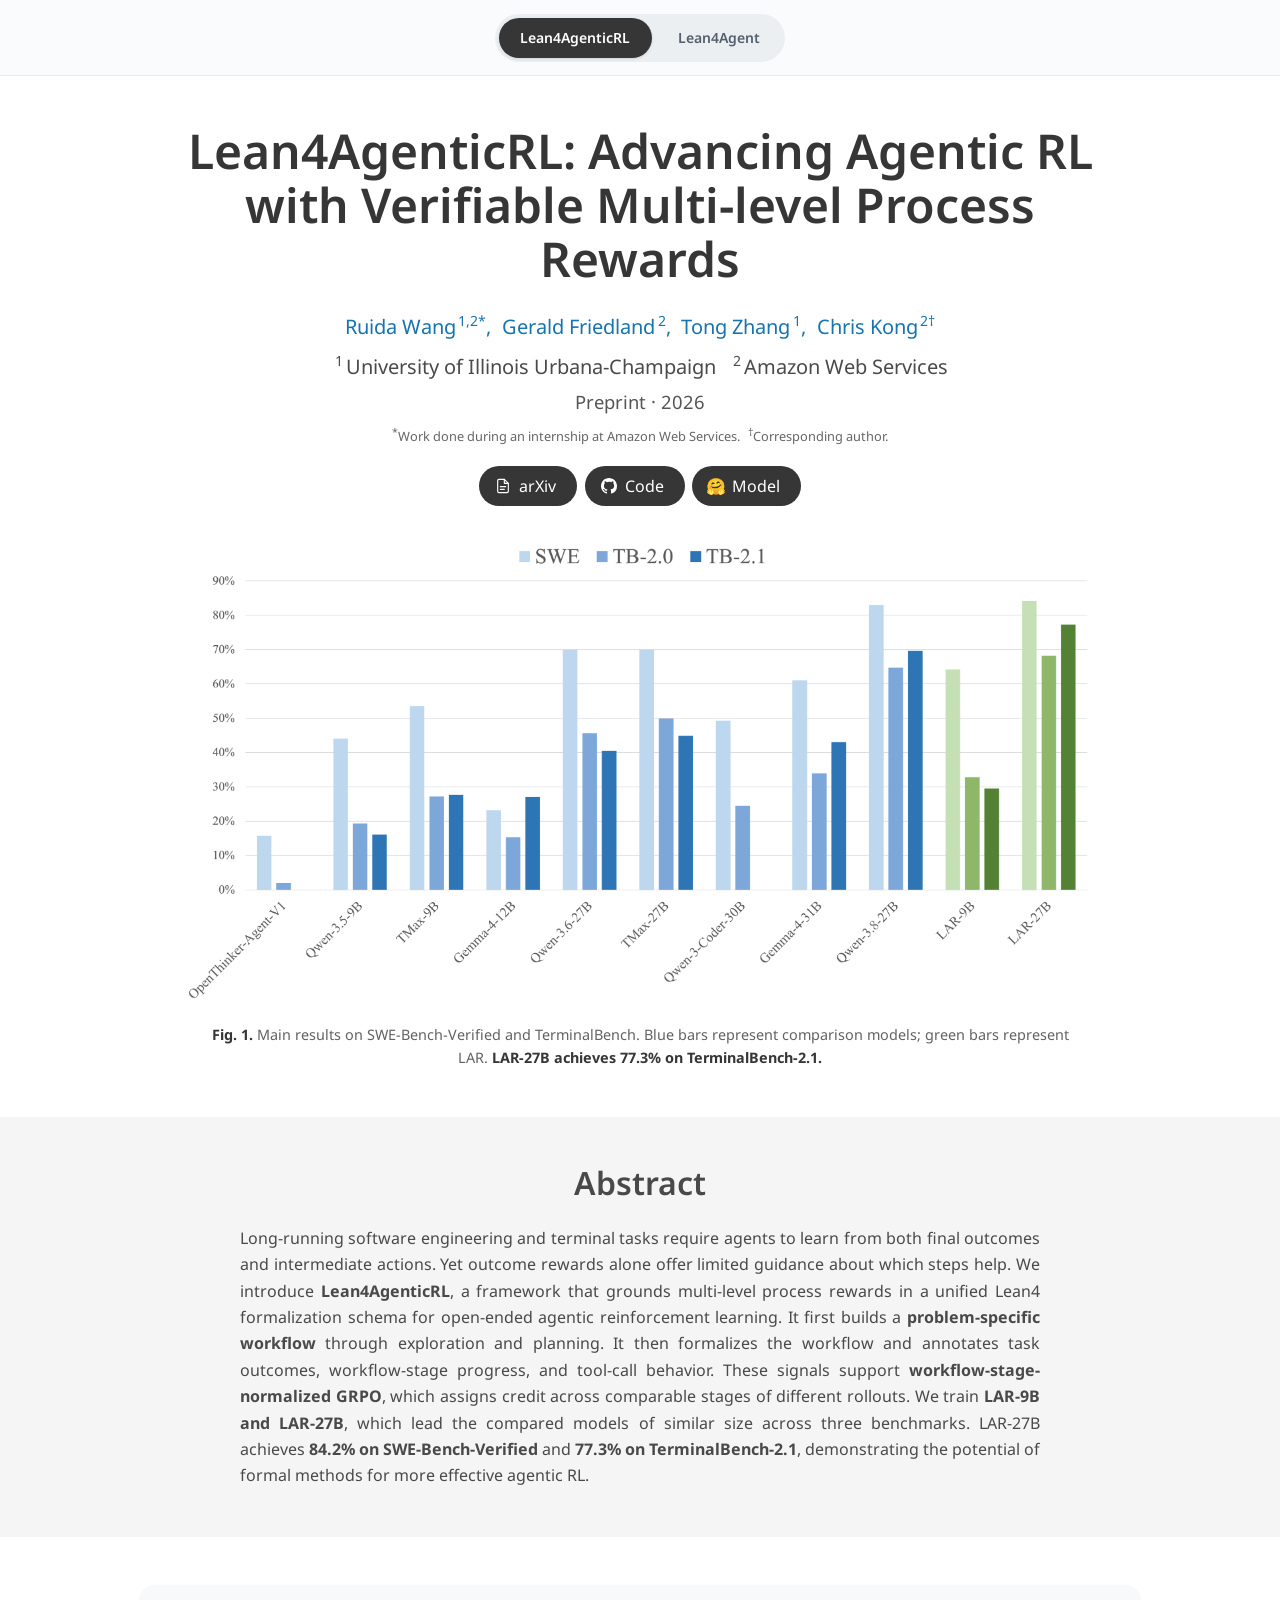
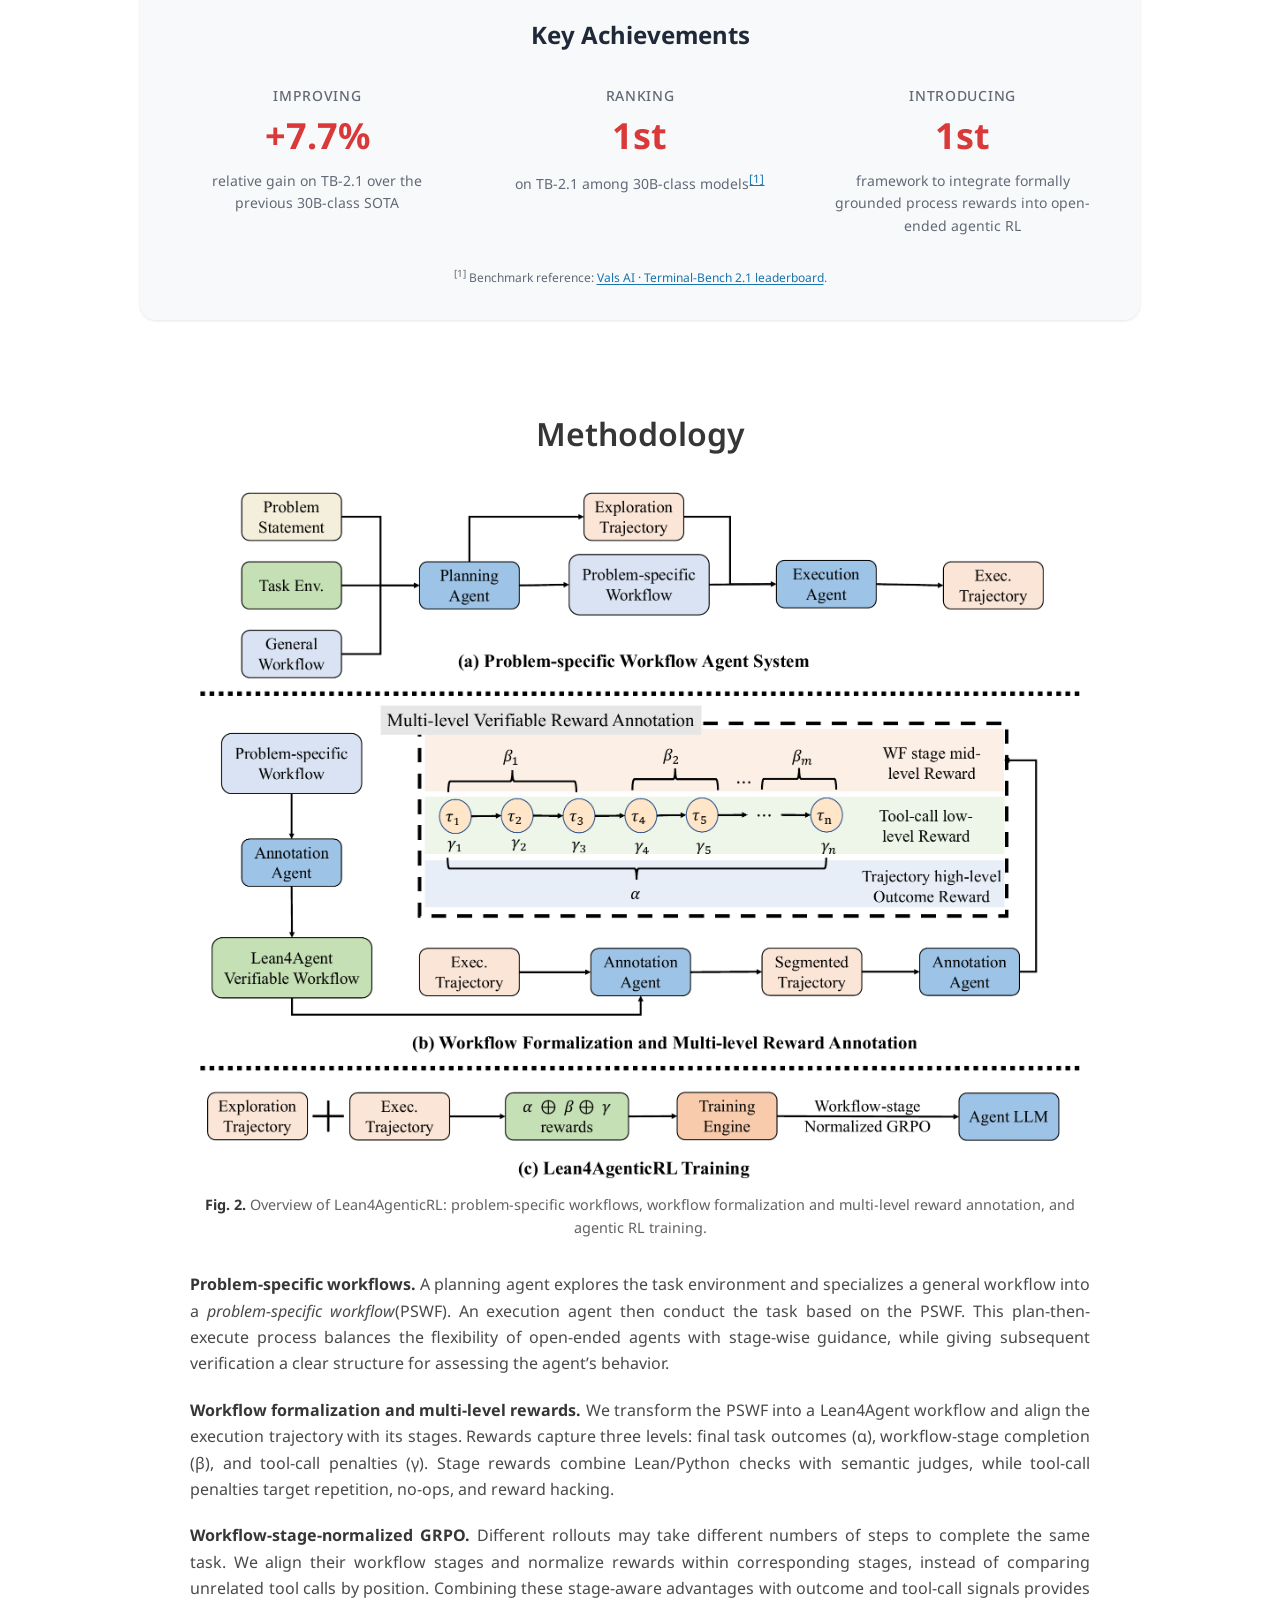
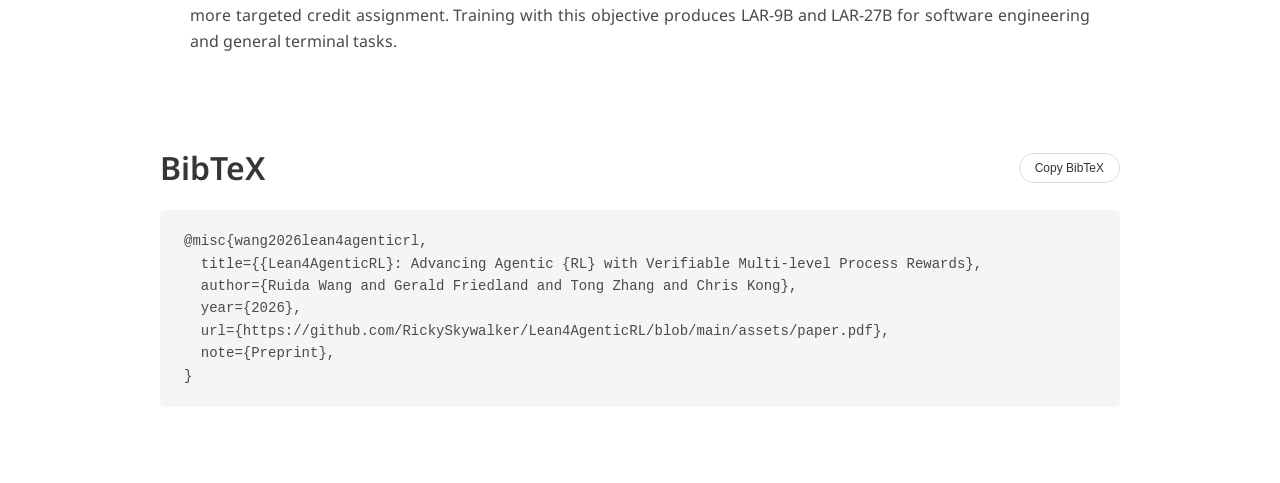
==== index.html @ d1afa734 "init commit for the webpage" ====
<!DOCTYPE html>
<html lang="en">
<head>
  <meta charset="utf-8">
  <meta name="viewport" content="width=device-width, initial-scale=1">
  <meta name="description" content="Lean4AgenticRL grounds multi-level process rewards in Lean4 for open-ended agentic reinforcement learning. LAR-27B achieves 77.3% on TerminalBench-2.1.">
  <meta name="keywords" content="Lean4AgenticRL, LAR, Lean4, agentic reinforcement learning, formal verification, process rewards, GRPO">
  <meta name="theme-color" content="#ffffff">
  <meta property="og:type" content="website">
  <meta property="og:title" content="Lean4AgenticRL: Advancing Agentic RL with Verifiable Multi-level Process Rewards">
  <meta property="og:description" content="Problem-specific workflows, multi-level verifiable rewards, and workflow-stage-normalized GRPO. LAR-27B reaches 77.3% on TerminalBench-2.1.">
  <meta property="og:url" content="https://lean4agent.github.io/">
  <meta property="og:image" content="https://lean4agent.github.io/static/images/ResultPlot.png">
  <meta property="og:image:alt" content="Main results of LAR-9B and LAR-27B on SWE-Bench-Verified and TerminalBench.">
  <meta name="twitter:card" content="summary_large_image">
  <meta name="twitter:title" content="Lean4AgenticRL">
  <meta name="twitter:description" content="Advancing Agentic RL with Verifiable Multi-level Process Rewards.">
  <meta name="twitter:image" content="https://lean4agent.github.io/static/images/ResultPlot.png">
  <link rel="canonical" href="https://lean4agent.github.io/">
  <title>Lean4AgenticRL</title>
  <link rel="preconnect" href="https://fonts.googleapis.com">
  <link rel="preconnect" href="https://fonts.gstatic.com" crossorigin>
  <link href="https://fonts.googleapis.com/css?family=Google+Sans:400,500,700%7CNoto+Sans:400,600,700&display=swap" rel="stylesheet">
  <link rel="stylesheet" href="static/css/bulma.min.css">
  <link rel="stylesheet" href="static/css/index.css">
  <script src="static/js/index.js" defer></script>
</head>
<body>
  <a class="skip-link" href="#abstract">Skip to content</a>
  <nav class="project-switcher" aria-label="Research projects">
    <div class="project-switcher-links">
      <a class="project-switcher-link" href="index.html" aria-current="page">Lean4AgenticRL</a>
      <a class="project-switcher-link" href="lean4agent.html">Lean4Agent</a>
    </div>
  </nav>
  <header class="hero publication-header">
    <div class="hero-body">
      <div class="container is-max-desktop has-text-centered">
        <h1 class="title is-1 publication-title">Lean4AgenticRL: Advancing Agentic RL with Verifiable Multi-level Process Rewards</h1>
        <div class="publication-authors is-size-5">
          <span class="author-block"><a href="https://rickyskywalker.github.io/" target="_blank" rel="noopener noreferrer">Ruida Wang</a><sup>1,2*</sup>,</span>
          <span class="author-block"><a href="https://openreview.net/profile?id=~Gerald_Friedland1" target="_blank" rel="noopener noreferrer">Gerald Friedland</a><sup>2</sup>,</span>
          <span class="author-block"><a href="https://www.tongzhang-ml.org/" target="_blank" rel="noopener noreferrer">Tong Zhang</a><sup>1</sup>,</span>
          <span class="author-block"><a href="https://www.amazon.science/author/chris-luyang-kong" target="_blank" rel="noopener noreferrer">Chris Kong</a><sup>2†</sup></span>
        </div>
        <div class="publication-affiliations is-size-5">
          <span class="author-block"><sup>1</sup>University of Illinois Urbana-Champaign</span>
          <span class="author-block"><sup>2</sup>Amazon Web Services</span>
        </div>
        <p class="publication-venue">Preprint · 2026</p>
        <p class="author-notes"><span><sup>*</sup>Work done during an internship at Amazon Web Services.</span> <span><sup>†</sup>Corresponding author.</span></p>
        <div class="publication-links">
          <a href="static/pdfs/paper.pdf" target="_blank" rel="noopener" class="button is-normal is-rounded is-dark">
            <span class="icon" aria-hidden="true"><svg viewBox="0 0 24 24"><path d="M14 2H6a2 2 0 0 0-2 2v16a2 2 0 0 0 2 2h12a2 2 0 0 0 2-2V8z"/><path d="M14 2v6h6M8 13h8M8 17h6"/></svg></span>
            <span>arXiv</span>
          </a>
          <a href="https://github.com/RickySkywalker/Lean4AgenticRL" target="_blank" rel="noopener" class="button is-normal is-rounded is-dark">
            <span class="icon" aria-hidden="true"><svg class="icon-github" viewBox="0 0 16 16"><path d="M8 0C3.58 0 0 3.58 0 8c0 3.54 2.29 6.53 5.47 7.59.4.07.55-.17.55-.38 0-.19-.01-.82-.01-1.49-2.01.37-2.53-.49-2.69-.94-.09-.23-.48-.94-.82-1.13-.28-.15-.68-.52-.01-.53.63-.01 1.08.58 1.23.82.72 1.21 1.87.87 2.33.66.07-.52.28-.87.51-1.07-1.78-.2-3.64-.89-3.64-3.95 0-.87.31-1.59.82-2.15-.08-.2-.36-1.02.08-2.12 0 0 .67-.21 2.2.82a7.65 7.65 0 0 1 2-.27c.68 0 1.36.09 2 .27 1.53-1.04 2.2-.82 2.2-.82.44 1.1.16 1.92.08 2.12.51.56.82 1.27.82 2.15 0 3.07-1.87 3.75-3.65 3.95.29.25.54.73.54 1.48 0 1.07-.01 1.93-.01 2.2 0 .21.15.46.55.38A8.01 8.01 0 0 0 16 8c0-4.42-3.58-8-8-8Z"/></svg></span>
            <span>Code</span>
          </a>
          <a href="https://huggingface.co/amazon/LAR-27B" target="_blank" rel="noopener noreferrer" class="button is-normal is-rounded is-dark">
            <span class="icon" aria-hidden="true">🤗</span>
            <span>Model</span>
          </a>
        </div>
      </div>
    </div>
  </header>

  <main>
    <section class="hero teaser" aria-label="Results overview">
      <div class="container is-max-desktop">
        <div class="hero-body">
          <figure>
            <a class="figure-link" href="static/images/ResultPlot.png" target="_blank" rel="noopener" aria-label="Open the main results chart at full size">
              <img src="static/images/ResultPlot.png" width="3200" height="1800" fetchpriority="high" alt="Main benchmark results for eleven models. LAR-27B scores 84.2% on SWE-Bench-Verified, 68.2% on TerminalBench-2.0, and 77.3% on TerminalBench-2.1.">
            </a>
            <figcaption><strong>Fig. 1.</strong> Main results on SWE-Bench-Verified and TerminalBench. Blue bars represent comparison models; green bars represent LAR. <strong>LAR-27B achieves 77.3% on TerminalBench-2.1.</strong></figcaption>
          </figure>
        </div>
      </div>
    </section>

    <section class="section hero is-light" id="abstract" aria-labelledby="abstract-title">
      <div class="container is-max-desktop">
        <div class="prose-column">
          <h2 class="title is-3 has-text-centered" id="abstract-title">Abstract</h2>
          <div class="content has-text-justified">
            <p>Long-running software engineering and terminal tasks require agents to learn from both final outcomes and intermediate actions. Yet outcome rewards alone offer limited guidance about which steps help. We introduce <strong>Lean4AgenticRL</strong>, a framework that grounds multi-level process rewards in a unified Lean4 formalization schema for open-ended agentic reinforcement learning. It first builds a <strong>problem-specific workflow</strong> through exploration and planning. It then formalizes the workflow and annotates task outcomes, workflow-stage progress, and tool-call behavior. These signals support <strong>workflow-stage-normalized GRPO</strong>, which assigns credit across comparable stages of different rollouts. We train <strong>LAR-9B and LAR-27B</strong>, which lead the compared models of similar size across three benchmarks. LAR-27B achieves <strong>84.2% on SWE-Bench-Verified</strong> and <strong>77.3% on TerminalBench-2.1</strong>, demonstrating the potential of formal methods for more effective agentic RL.</p>
          </div>
        </div>
      </div>
    </section>

    <section class="section achievements-section" id="key-achievements" aria-labelledby="achievements-title">
      <div class="achievements-panel">
        <h2 class="achievements-title" id="achievements-title">Key Achievements</h2>
        <ul class="achievements-grid">
          <li class="achievement">
            <p class="achievement-label">Improving</p>
            <p class="achievement-value">+7.7%</p>
            <p class="achievement-description">relative gain on TB-2.1 over the previous 30B-class SOTA</p>
          </li>
          <li class="achievement">
            <p class="achievement-label">Ranking</p>
            <p class="achievement-value">1st</p>
            <p class="achievement-description">on TB-2.1 among 30B-class models<sup><a href="#benchmark-reference" aria-label="See benchmark reference">[1]</a></sup></p>
          </li>
          <li class="achievement">
            <p class="achievement-label">Introducing</p>
            <p class="achievement-value">1st</p>
            <p class="achievement-description">framework to integrate formally grounded process rewards into open-ended agentic RL</p>
          </li>
        </ul>
        <p class="achievements-note" id="benchmark-reference"><sup>[1]</sup> Benchmark reference: <a href="https://www.vals.ai/benchmarks/terminal-bench-2-1" target="_blank" rel="noopener noreferrer">Vals AI · Terminal-Bench 2.1 leaderboard</a>.</p>
      </div>
    </section>

    <section class="section methodology" id="methodology" aria-labelledby="methodology-title">
      <div class="container is-max-desktop">
        <h2 class="title is-3 has-text-centered" id="methodology-title">Methodology</h2>
        <figure class="method-figure">
          <a class="figure-link" href="static/images/MainPlot.png" target="_blank" rel="noopener" aria-label="Open the Lean4AgenticRL framework diagram at full size">
            <img src="static/images/MainPlot.png" width="1992" height="1555" loading="lazy" decoding="async" alt="Lean4AgenticRL has three stages: planning and executing a problem-specific workflow; formalizing the workflow and annotating outcome, workflow-stage, and tool-call rewards; training the agent with workflow-stage-normalized GRPO.">
          </a>
          <figcaption><strong>Fig. 2.</strong> Overview of Lean4AgenticRL: problem-specific workflows, workflow formalization and multi-level reward annotation, and agentic RL training.</figcaption>
        </figure>
        <div class="content has-text-justified method-copy">
          <p><strong>Problem-specific workflows.</strong> A planning agent explores the task environment and specializes a general workflow into a <i>problem-specific workflow</i>(PSWF). An execution agent then conduct the task based on the PSWF. This plan-then-execute process balances the flexibility of open-ended agents with stage-wise guidance, while giving subsequent verification a clear structure for assessing the agent’s behavior.</p>
          <p><strong>Workflow formalization and multi-level rewards.</strong> We transform the PSWF into a Lean4Agent workflow and align the execution trajectory with its stages. Rewards capture three levels: final task outcomes (α), workflow-stage completion (β), and tool-call penalties (γ). Stage rewards combine Lean/Python checks with semantic judges, while tool-call penalties target repetition, no-ops, and reward hacking.</p>
          <p><strong>Workflow-stage-normalized GRPO.</strong> Different rollouts may take different numbers of steps to complete the same task. We align their workflow stages and normalize rewards within corresponding stages, instead of comparing unrelated tool calls by position. Combining these stage-aware advantages with outcome and tool-call signals provides more targeted credit assignment. Training with this objective produces LAR-9B and LAR-27B for software engineering and general terminal tasks.</p>
        </div>
      </div>
    </section>

    <section class="section citation-section" id="citation" aria-labelledby="citation-title">
      <div class="container is-max-desktop">
        <div class="citation-heading">
          <h2 class="title is-3" id="citation-title">BibTeX</h2>
          <button class="button is-small is-rounded copy-button" id="copy-bibtex" type="button" hidden>Copy BibTeX</button>
        </div>
        <pre tabindex="0" aria-label="BibTeX citation"><code id="bibtex">@misc{wang2026lean4agenticrl,
  title={{Lean4AgenticRL}: Advancing Agentic {RL} with Verifiable Multi-level Process Rewards},
  author={Ruida Wang and Gerald Friedland and Tong Zhang and Chris Kong},
  year={2026},
  url={https://github.com/RickySkywalker/Lean4AgenticRL/blob/main/assets/paper.pdf},
  note={Preprint},
}</code></pre>
        <p class="copy-status" id="copy-status" role="status" aria-live="polite"></p>
      </div>
    </section>
  </main>
</body>
</html>
---- static/css/index.css ----
/* Adapted from the MA-LoT academic project page (CC BY-SA 4.0). */
html { scroll-behavior: smooth; }
body { font-family: 'Noto Sans', Arial, sans-serif; color: #4a4a4a; }
a { color: #1674ae; }
a:hover { color: #105581; }
a:focus-visible, button:focus-visible, [tabindex]:focus-visible {
  outline: 3px solid #1674ae;
  outline-offset: 4px;
}
section[id], h3[id] { scroll-margin-top: 1.5rem; }
.skip-link {
  position: absolute;
  z-index: 10;
  top: -5rem;
  left: 1rem;
  padding: .75rem 1rem;
  background: #fff;
}
.skip-link:focus { top: 1rem; }
.project-switcher { padding: .85rem 1rem; border-bottom: 1px solid #e8ebef; background: #fafbfc; }
.project-switcher-links { display: flex; gap: .25rem; width: fit-content; max-width: 100%; margin: 0 auto; padding: .25rem; border-radius: 999px; background: #eceff2; }
.project-switcher-link { padding: .6rem 1.35rem; border-radius: 999px; color: #53606f; font-size: .875rem; font-weight: 600; white-space: nowrap; }
.project-switcher-link:hover { color: #26313e; background: #e0e5eb; }
.project-switcher-link[aria-current="page"] { color: #fff; background: #363636; box-shadow: 0 1px 3px rgb(0 0 0 / 12%); }
.publication-title, .publication-authors, .publication-affiliations, .teaser {
  font-family: 'Google Sans', 'Noto Sans', Arial, sans-serif;
}
.publication-title { line-height: 1.125; overflow-wrap: break-word; }
.publication-header .hero-body { padding: 3rem 1.5rem 2rem; }
.publication-authors { margin-top: 1.5rem; color: #1674ae; }
.publication-authors a:hover { text-decoration: underline; text-underline-offset: 3px; }
.author-block { display: inline-block; }
.publication-authors .author-block { margin: 0 .18rem; }
.publication-authors sup, .publication-affiliations sup { margin-left: .15rem; font-size: .7em; }
.publication-affiliations { margin-top: .5rem; }
.publication-affiliations .author-block { margin: 0 .3rem; }
.publication-affiliations sup { margin-right: .2rem; }
.publication-venue { margin-top: .4rem; color: #555; font-size: 1.15rem; }
.author-notes { margin-top: .55rem; font-size: .8rem; color: #666; }
.author-notes span { display: inline-block; margin: 0 .15rem; }
.publication-links { display: flex; flex-wrap: wrap; justify-content: center; gap: .45rem; margin-top: 1.2rem; }
.publication-links .button { padding-left: 1.25em; padding-right: 1.25em; }
.icon svg { width: 1em; height: 1em; fill: none; stroke: currentColor; stroke-width: 1.7; stroke-linecap: round; stroke-linejoin: round; }
.icon svg.icon-github { fill: currentColor; stroke: none; }
.teaser .hero-body { padding: 0 1.5rem 3rem; }
.figure-link { display: block; border-radius: 4px; }
.figure-link img { display: block; width: 100%; height: auto; }
figcaption { margin-top: .9rem; text-align: center; font-size: .9rem; line-height: 1.6; color: #626262; }
.teaser figcaption { max-width: 860px; margin: .9rem auto 0; }
.prose-column { max-width: 800px; margin: 0 auto; }
.section { padding: 3rem 1.5rem; }
.content { line-height: 1.65; }
/* Key Achievements follows the Goedel-Prover project page. */
.achievements-panel {
  max-width: 1000px;
  margin: 0 auto;
  padding: 2rem;
  border-radius: 1rem;
  background: #f8f9fa;
  box-shadow: 0 1px 3px rgb(0 0 0 / 10%);
  text-align: center;
}
.achievements-title { margin-bottom: 2rem; font-size: 1.5rem; font-weight: 700; color: #1f2937; }
.achievements-grid { display: grid; grid-template-columns: repeat(3, minmax(0, 1fr)); gap: 2rem; margin: 0; padding: 0; list-style: none; }
.achievement-label { margin-bottom: .75rem; color: #626976; font-size: .875rem; font-weight: 500; letter-spacing: .05em; text-transform: uppercase; }
.achievement-value { margin-bottom: 1rem; color: #d93939; font-size: 2.25rem; font-weight: 700; line-height: 1; font-variant-numeric: tabular-nums; }
.achievement-value sup { position: relative; top: -.15em; margin-left: .1em; font-size: .45em; }
.achievement-description { max-width: 270px; margin: 0 auto; color: #626976; font-size: .875rem; line-height: 1.6; }
.achievement-description a { text-decoration: underline; text-underline-offset: 2px; }
.achievements-note { max-width: 800px; margin: 1.75rem auto 0; color: #626976; font-size: .75rem; line-height: 1.65; }
.achievements-note span { white-space: nowrap; }
.achievements-note a { text-decoration: underline; text-underline-offset: 2px; }
.method-figure { max-width: 880px; margin: 2.5rem auto 2rem; }
.method-copy { max-width: 900px; margin: 0 auto; }
.method-copy p:not(:last-child) { margin-bottom: 1.25rem; }
.results-section { padding: 4rem 2rem; background: #f8f9fa; color: #333; line-height: 1.6; }
.results-container { max-width: 1000px; margin: 0 auto; }
.section-title { margin-bottom: 2rem; text-align: center; color: #2c3e50; font-size: 2rem; font-weight: 700; line-height: 1.2; }
.subsection-title { margin: 2rem 0 1rem; color: #2c3e50; font-size: 1.5rem; font-weight: 600; }
.results-intro { margin-bottom: 1.5rem; }
.table-container { overflow-x: auto; background: #fff; border-radius: 8px; box-shadow: 0 2px 4px rgb(0 0 0 / 10%); margin-bottom: 1.25rem; }
.results-table { width: 100%; min-width: 690px; border-collapse: collapse; font-variant-numeric: tabular-nums; }
.results-table caption { padding: .85rem 1rem; font-size: .9rem; color: #626262; background: #fff; }
.results-table th, .results-table td { padding: 12px 15px; border-bottom: 1px solid #e1e1e1; vertical-align: middle; }
.results-table thead th { background: #f8f9fa; color: #2c3e50; font-weight: 700; white-space: nowrap; }
.results-table th[scope="row"] { font-weight: 400; white-space: nowrap; }
.results-table th:first-child { text-align: left; }
.results-table td, .results-table thead th:not(:first-child) { text-align: right; white-space: nowrap; }
.small-models { background: #fff0f5; }
.large-models { background: #f0f8ff; }
.our-models { background: #f0fff0; }
.our-models th[scope="row"] { font-weight: 700; }
.our-models strong { color: #286e33; }
.group-label th { background: #fff; font-size: .9rem; color: #555; }
.results-table tbody:last-child tr:last-child > * { border-bottom: 0; }
.results-table.workflow-results-table { min-width: 880px; }
.results-table.workflow-results-table thead th,
.results-table.workflow-results-table td { text-align: center; }
.results-table.workflow-results-table thead th[rowspan] { text-align: left; }
.workflow-results-table thead th[scope="colgroup"] { border-bottom: 1px solid #d7dde3; }
.workflow-results-table tbody tr:nth-child(even) { background: #f8fafc; }
.workflow-results-table .verified-score { background: #f0f8f1; }
.workflow-results-table .evolved-score { background: #e4f3e5; color: #286e33; font-weight: 700; }
.results-table u, .table-note u { text-underline-offset: 3px; }
.table-note { font-size: .875rem; color: #5b5b5b; }
.table-note + .table-note { margin-top: .5rem; }
.citation-heading { display: flex; justify-content: space-between; align-items: center; gap: 1rem; margin-bottom: 1.5rem; }
.citation-heading .title { margin-bottom: 0; }
.copy-button { flex-shrink: 0; }
[hidden] { display: none !important; }
.citation-section pre { overflow-x: auto; border-radius: 5px; font-size: .875rem; line-height: 1.6; tab-size: 2; }
.copy-status { min-height: 1.5em; margin-top: .5rem; font-size: .85rem; color: #555; }
.footer { padding: 3rem 1.5rem; background: #fafafa; font-size: .9rem; }
@media screen and (max-width: 768px) {
  .publication-header .hero-body { padding-top: 2.5rem; }
  .publication-title.title.is-1 { font-size: 2rem; line-height: 1.18; }
  .publication-authors.is-size-5, .publication-affiliations.is-size-5 { font-size: 1.05rem !important; }
  .publication-authors { line-height: 1.8; }
  .publication-affiliations .author-block { display: block; margin-top: .2rem; }
  .author-notes { max-width: 32rem; margin: .65rem auto 0; }
  .section, .results-section { padding: 2.5rem 1.25rem; }
  .teaser .hero-body { padding: 0 1rem 2.5rem; }
  .has-text-justified { text-align: left !important; }
  .method-figure { margin: 1.5rem auto; }
  .results-table th, .results-table td { padding: 10px 12px; font-size: .9rem; }
  .results-table { min-width: 665px; }
}
@media screen and (max-width: 640px) {
  .project-switcher-link { padding: .55rem 1rem; }
  .achievements-panel { padding: 1.75rem 1.25rem; }
  .achievements-grid { grid-template-columns: 1fr; gap: 1.75rem; }
  .achievement + .achievement { padding-top: 1.75rem; border-top: 1px solid #e1e4e8; }
}
@media (prefers-reduced-motion: reduce) { html { scroll-behavior: auto; } }
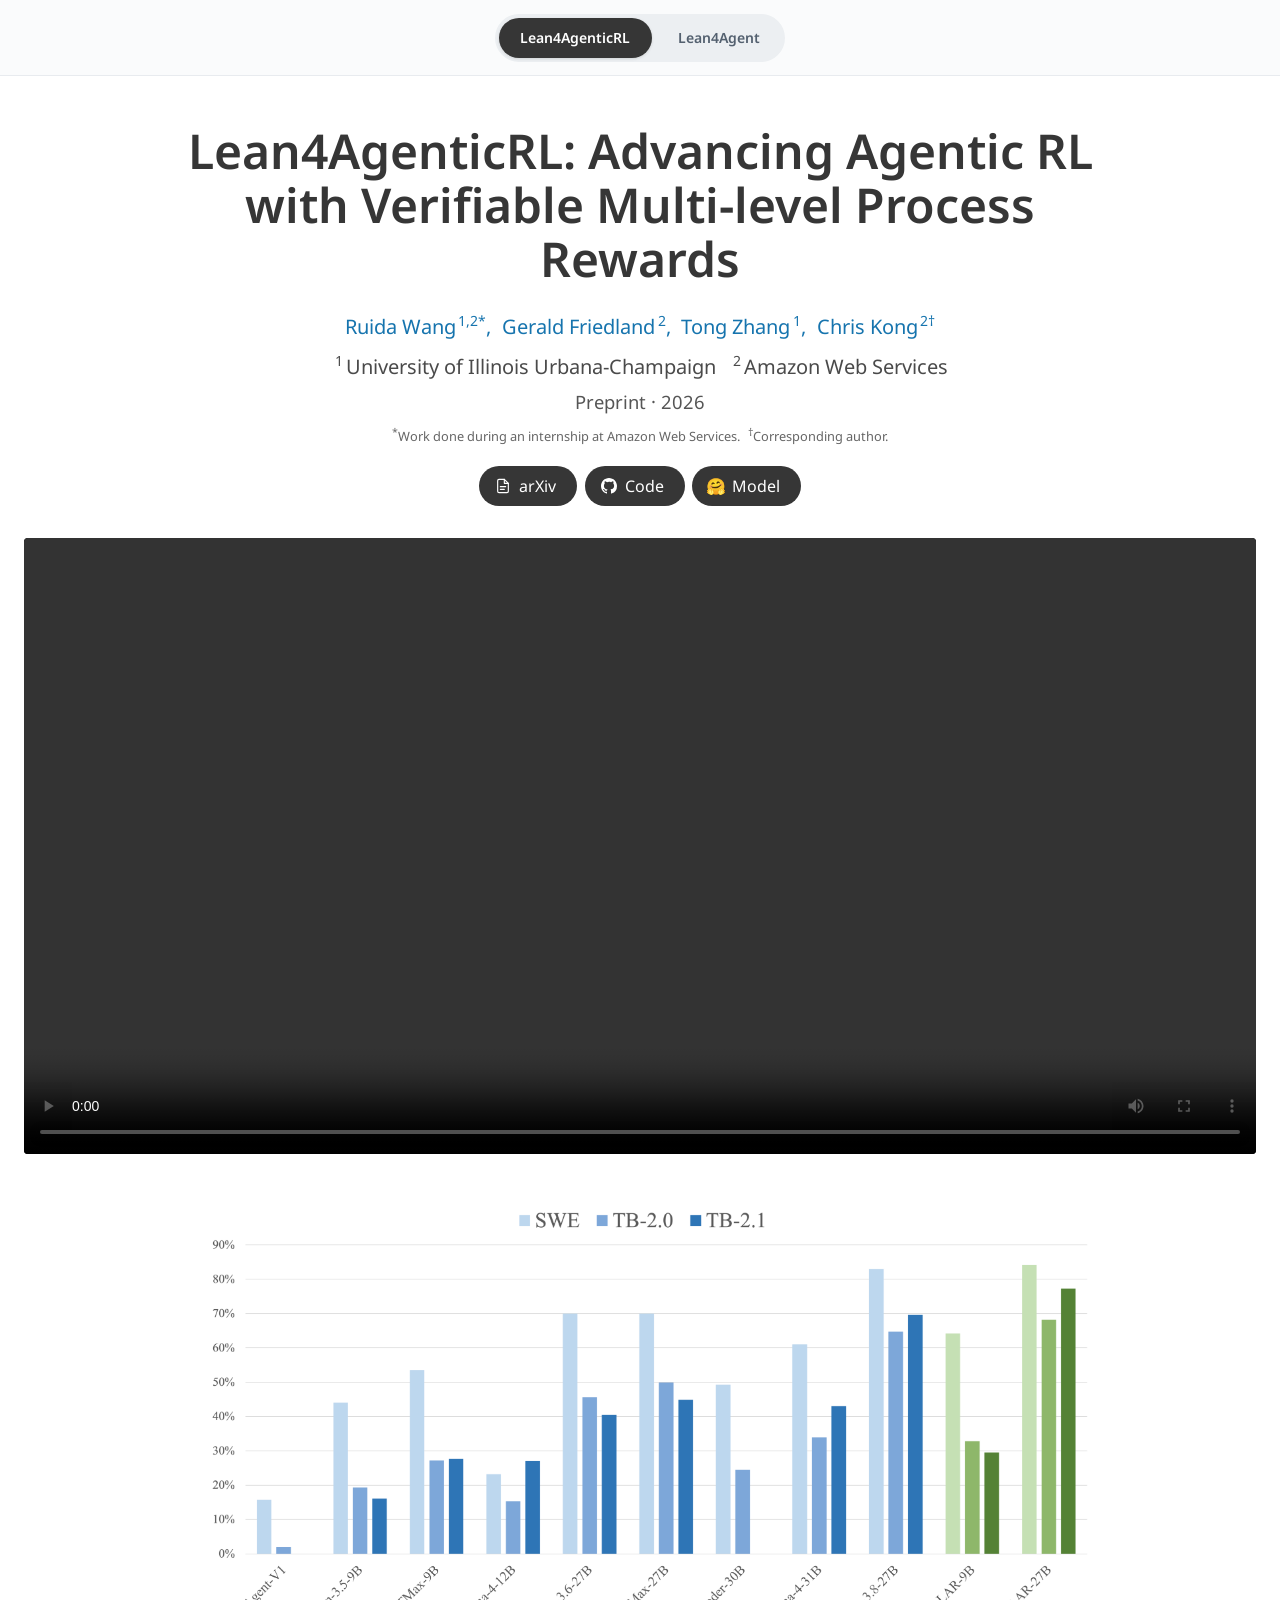
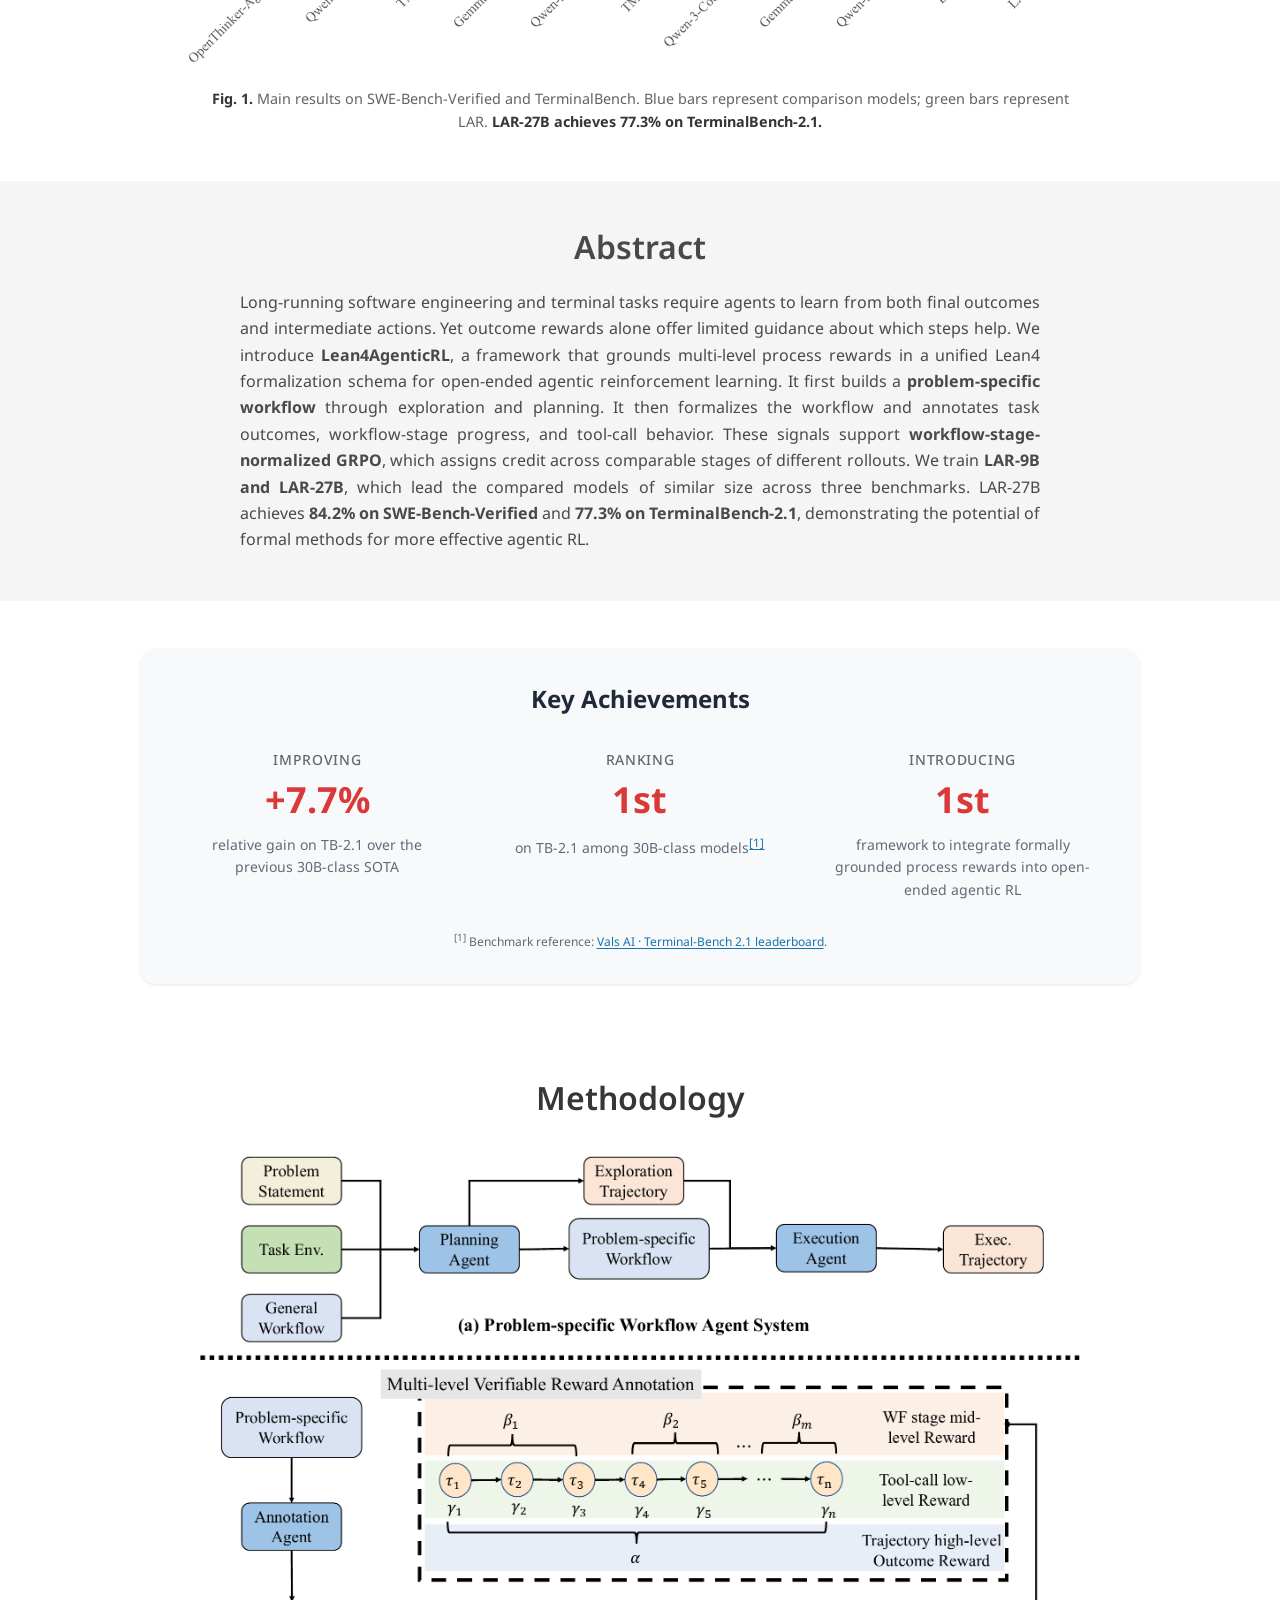
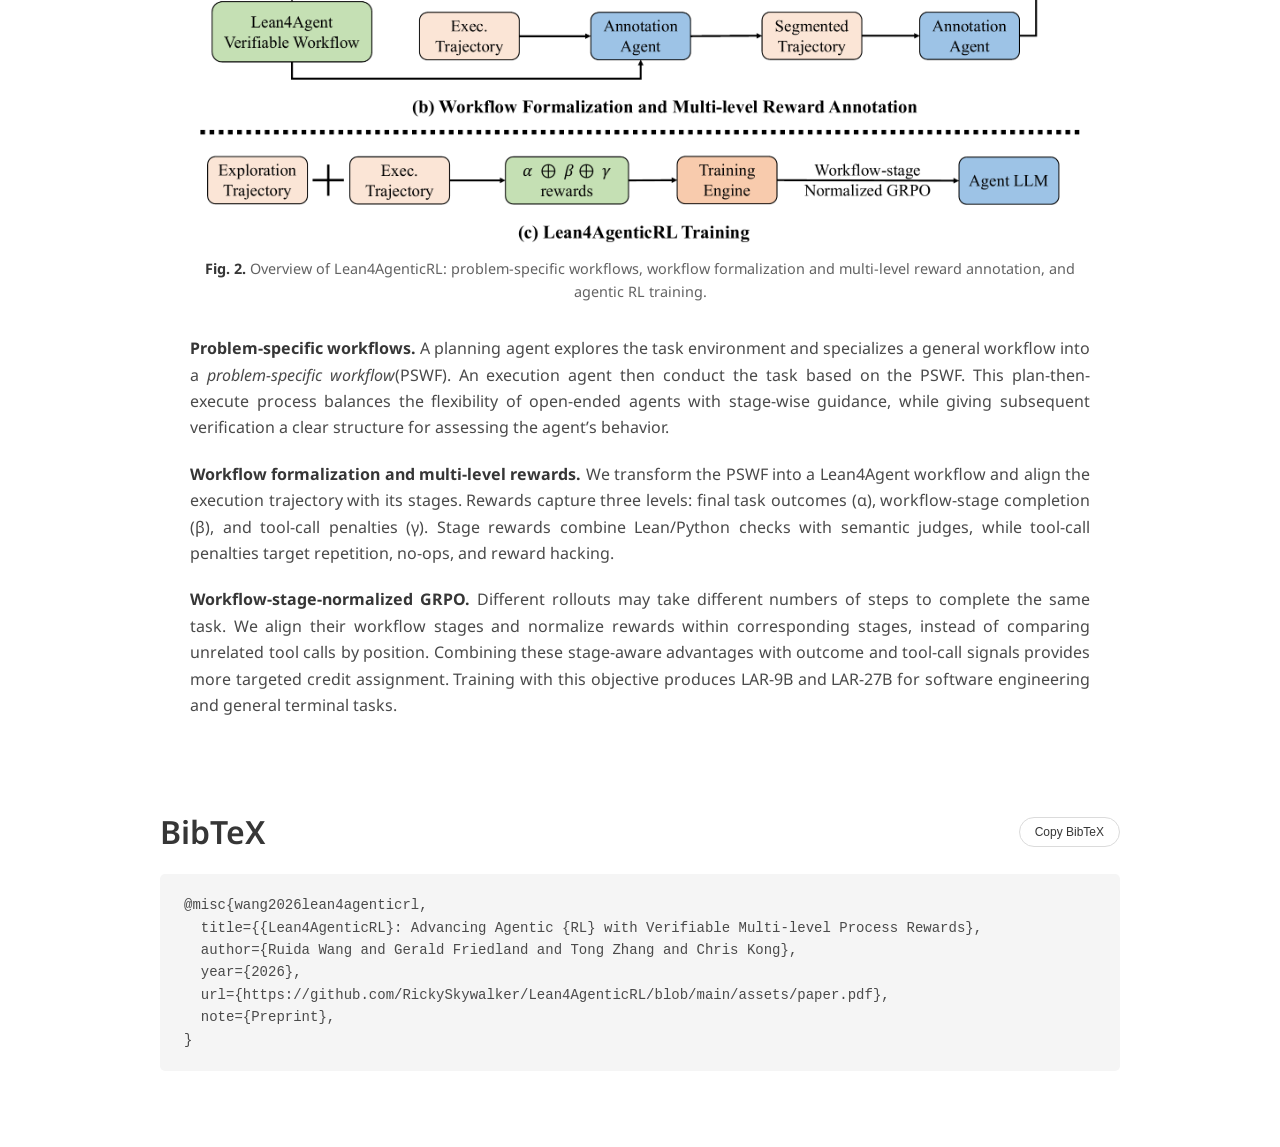
==== commit 4fa151e8: "adding teaser video" ====
--- a/index.html
+++ b/index.html
@@ -68,6 +68,17 @@
   </header>
 
   <main>
+    <section class="hero teaser" id="teaser" aria-label="Lean4AgenticRL teaser video">
+      <div class="container is-max-desktop">
+        <div class="hero-body">
+          <video class="teaser-video" width="1920" height="1080" controls playsinline preload="metadata" aria-label="Lean4AgenticRL teaser video">
+            <source src="static/videos/Lean4AgenticRL-video.mp4" type="video/mp4">
+            Your browser does not support embedded video. <a href="static/videos/Lean4AgenticRL-video.mp4">Download the Lean4AgenticRL teaser video</a>.
+          </video>
+        </div>
+      </div>
+    </section>
+
     <section class="hero teaser" aria-label="Results overview">
       <div class="container is-max-desktop">
         <div class="hero-body">
--- a/static/css/index.css
+++ b/static/css/index.css
@@ -43,6 +43,8 @@
 .icon svg { width: 1em; height: 1em; fill: none; stroke: currentColor; stroke-width: 1.7; stroke-linecap: round; stroke-linejoin: round; }
 .icon svg.icon-github { fill: currentColor; stroke: none; }
 .teaser .hero-body { padding: 0 1.5rem 3rem; }
+#teaser > .container { width: 100%; max-width: 1280px; }
+.teaser-video { display: block; width: 100%; height: auto; border-radius: 4px; background: #000; }
 .figure-link { display: block; border-radius: 4px; }
 .figure-link img { display: block; width: 100%; height: auto; }
 figcaption { margin-top: .9rem; text-align: center; font-size: .9rem; line-height: 1.6; color: #626262; }
